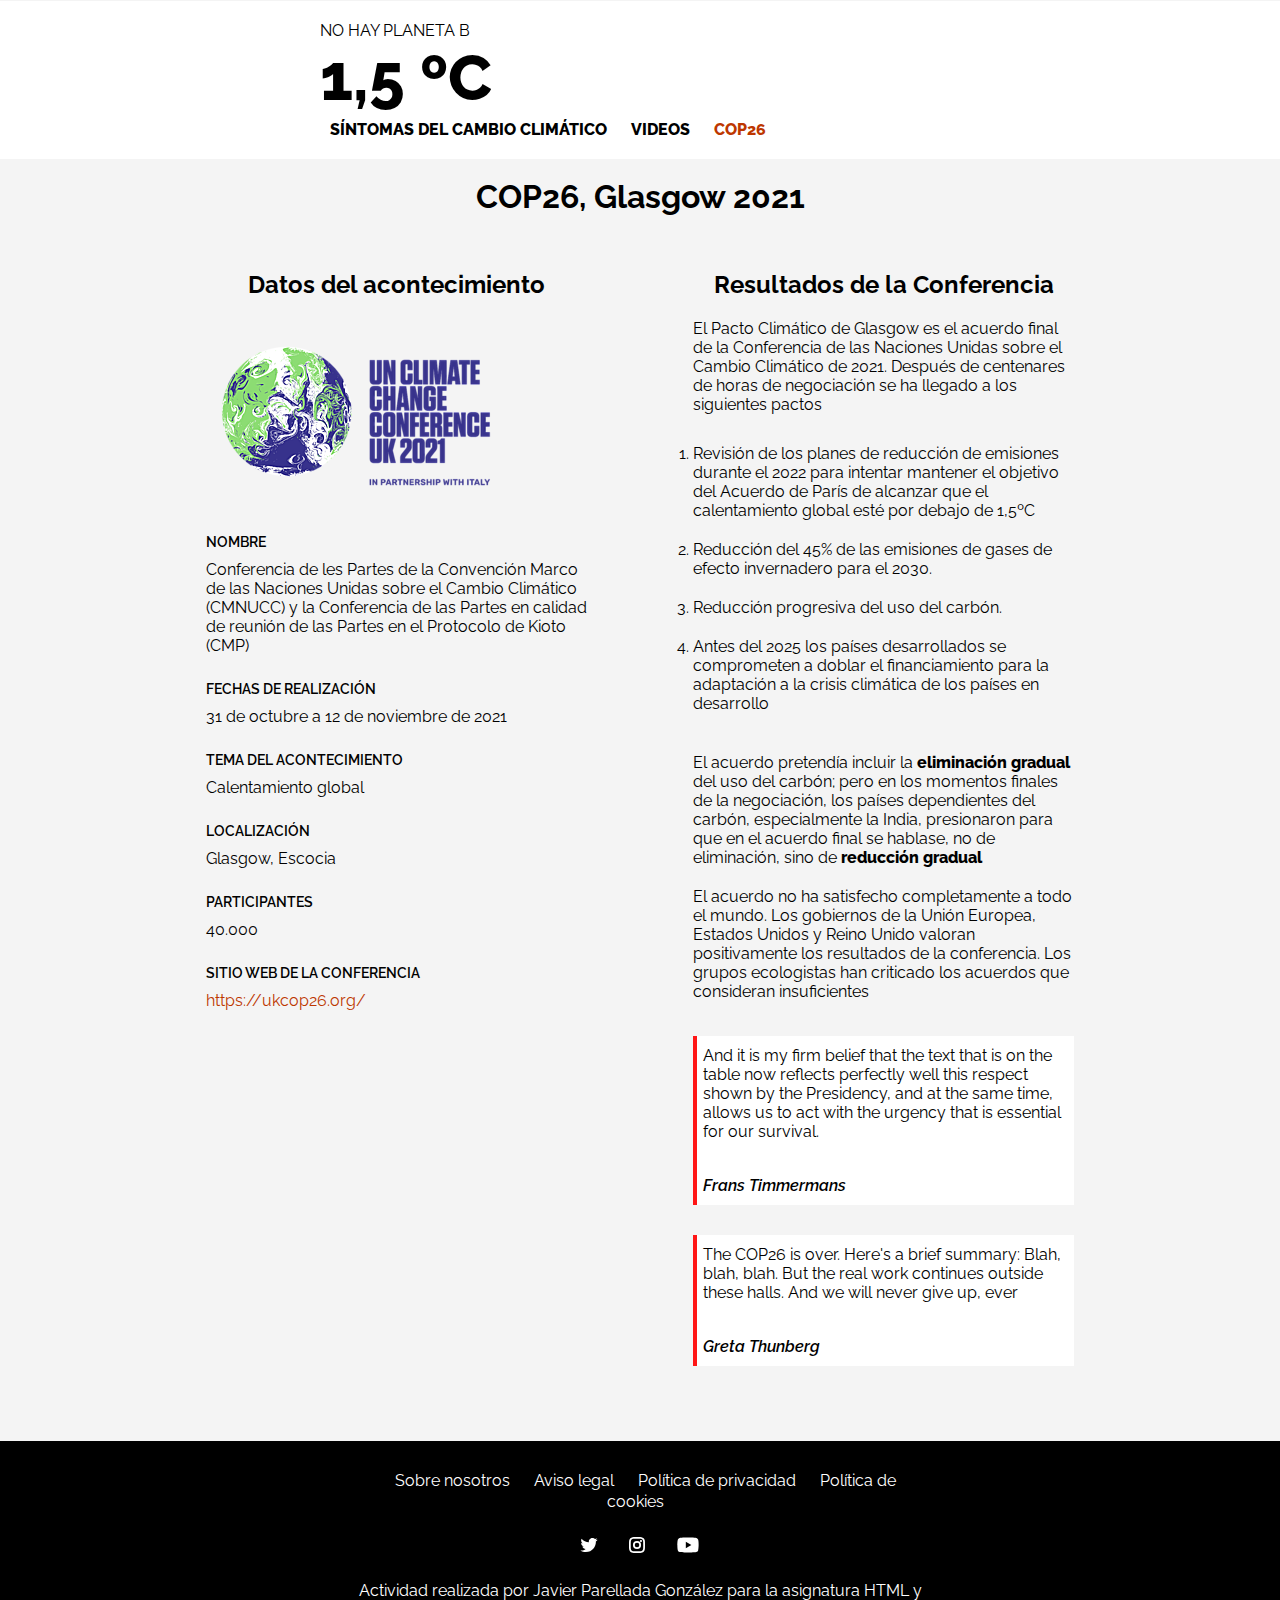
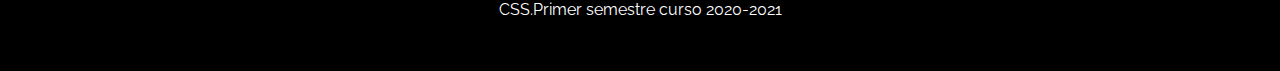
==== cop26.html @ c267acec "Add files via upload" ====
<!DOCTYPE html>
<html lang="es">

<head>
    <meta charset="utf-8">
    <title>El cambio climático</title>
    <meta name="description" content="Conferencia de COP26, Glasgow 2021">
    <meta name="viewport" content="width=device-width, initial-scale=1, maximum-scale=1" />
    <link rel="icon" href="img/COP26_Logo.png">
    <link rel="stylesheet" href="css/estilos.css">
</head>

<body>
    <header>
        <nav class="container">
            <P>No hay planeta B</P>
            <a href="index.html">
                <p>1,5 ºC</p>
            </a>
            <ul class="menu">
                <li><a href="./sintomas.html">Síntomas del cambio climático</a></li>
                <li><a href="./videos.html">Videos</a></li>
                <li class="active"><a href="./cop26.html">COP26</a></li>
            </ul>
        </nav>
    </header>
    <main>
        <h1>COP26, Glasgow 2021</h1>
        <section class="cop26">
            <div class="container">
                <h2>Datos del acontecimiento</h2>
                <div>
                    <img src="img/COP26_Logo.png ">
                </div>
                <P class="pmayucula">Nombre</P>
                <P>Conferencia de les Partes de la Convención Marco de las Naciones Unidas sobre el Cambio Climático (CMNUCC) y la Conferencia de las Partes en calidad de reunión de las Partes en el Protocolo de Kioto (CMP)</P>
                <P class="pmayucula ">Fechas de realización</P>
                <P>31 de octubre a 12 de noviembre de 2021</P>
                <P class="pmayucula ">Tema del acontecimiento</P>
                <P>Calentamiento global</P>
                <P class="pmayucula ">Localización</P>
                <P>Glasgow, Escocia</P>
                <P class="pmayucula ">Participantes</P>
                <P>40.000</P>
                <P class="pmayucula ">Sitio web de la Conferencia</P>
                <a href=" https://ukcop26.org/ ">https://ukcop26.org/</a>
            </div>
            <div class="container ">
                <h2>Resultados de la Conferencia</h2>
                <p>El Pacto Climático de Glasgow es el acuerdo final de la Conferencia de las Naciones Unidas sobre el Cambio Climático de 2021. Después de centenares de horas de negociación se ha llegado a los siguientes pactos</p>
                <ol class="lista-pactos ">
                    <li>Revisión de los planes de reducción de emisiones durante el 2022 para intentar mantener el objetivo del Acuerdo de París de alcanzar que el calentamiento global esté por debajo de 1,5ºC</li>
                    <li>Reducción del 45% de las emisiones de gases de efecto invernadero para el 2030.</li>
                    <li>Reducción progresiva del uso del carbón.</li>
                    <li>Antes del 2025 los países desarrollados se comprometen a doblar el financiamiento para la adaptación a la crisis climática de los países en desarrollo</li>
                </ol>
                <p class="pacuerdo ">El acuerdo pretendía incluir la
                    <span class="negrita">eliminación gradual</span> del uso del carbón; pero en los momentos finales de la negociación, los países dependientes del carbón, especialmente la India, presionaron para que en el acuerdo final se hablase, no
                    de eliminación, sino de <span class="negrita">reducción gradual</span></p>
                <p class="pacuerdo ">El acuerdo no ha satisfecho completamente a todo el mundo. Los gobiernos de la Unión Europea, Estados Unidos y Reino Unido valoran positivamente los resultados de la conferencia. Los grupos ecologistas han criticado los acuerdos que consideran
                    insuficientes
                </p>
                <blockquote>
                    <p>And it is my firm belief that the text that is on the table now reflects perfectly well this respect shown by the Presidency, and at the same time, allows us to act with the urgency that is essential for our survival.</p>
                    <cite>Frans Timmermans</cite>
                </blockquote>
                <blockquote>
                    <p>The COP26 is over. Here's a brief summary: Blah, blah, blah. But the real work continues outside these halls. And we will never give up, ever</p>
                    <cite>Greta Thunberg</cite>
                </blockquote>
            </div>
        </section>
    </main>
    <footer>
        <div class="container ">
            <ul class="menufooter ">
                <li><a href=" ">Sobre nosotros</a></li>
                <li><a href=" ">Aviso legal</a></li>
                <li><a href=" ">Política de privacidad</a></li>
                <li><a href=" ">Política de cookies</a></li>
            </ul>
        </div>
        <div class="container ">
            <ul class="rrss ">
                <li>
                    <a href=" "><img src="img/twitter.svg " alt="Enlace a la cuenta de twiter "></a>
                </li>
                <li>
                    <a href=" "><img src="img/instagram.svg " alt="Enlace a la cuenta de instagram "></a>
                </li>
                <li>
                    <a href=" "><img src="img/youtube.svg " alt="Enlace a la cuenta de youtube "></a>
                </li>
            </ul>
        </div>
        <div class="container ">
            <p>Actividad realizada por Javier Parellada González para la asignatura HTML y CSS.Primer semestre curso 2020-2021</p>
        </div>
    </footer>
</body>

</html>
---- css/estilos.css ----
@import url('https://fonts.googleapis.com/css2?family=Raleway:ital,wght@0,400;0,600;0,800;1,400&display=swap');
                                             :root {
                                                --textoFondoOscuro-color: rgb(0, 0, 0);
                                                --textos-color: rgb(255, 255, 255);
                                                --cotraste-color: rgb(189, 55, 0);
                                                --fondoprincipal-color: rgb(244, 244, 244);
                                                --boletin-color: rgb(242, 232, 228);
                                            }
                                            
                                            html {
                                                font-family: 'Raleway', sans-serif;
                                                background-color: var(--fondoprincipal-color);
                                            }
                                            
                                            * {
                                                margin: 0;
                                                padding: 0;
                                                box-sizing: border-box;
                                                font-family: 'Raleway', sans-serif;
                                                ;
                                            }
                                            
                                            header {
                                                position: sticky;
                                                top: 1px;
                                                text-transform: uppercase;
                                                text-align: center;
                                                background-color: white;
                                                padding-top: 20px;
                                                padding-bottom: 20px;
                                            }
                                            
                                            body {
                                                margin: 0;
                                                font-family: 'Raleway', sans-serif;
                                                color: var(--textoFondoOscuro-color);
                                            }
                                            
                                            footer {
                                                padding-top: 20px;
                                                padding-bottom: 32px;
                                                background-color: black;
                                                text-align: center;
                                                bottom: 0;
                                                color: white
                                            }
                                            
                                            footer>.container {
                                                padding: 10px
                                            }
                                            
                                            .container,
                                            .container2 {
                                                margin-left: auto;
                                                margin-right: auto;
                                            }
                                            
                                            section {
                                                padding: 15px;
                                            }
                                            
                                            .img-index {
                                                width: 100%;
                                                height: auto;
                                            }
                                            
                                            figure,
                                            p,
                                            .divSec3 {
                                                padding-bottom: 10px;
                                            }
                                            
                                            a {
                                                text-decoration: none;
                                                color: var(--cotraste-color);
                                            }
                                            
                                            h1,
                                            h2 {
                                                text-align: center;
                                                padding-bottom: 20px;
                                                padding-top: 20px;
                                            }
                                            
                                            h3 {
                                                padding-top: 10px;
                                                padding-bottom: 10px;
                                            }
                                            /* MENÚ DE NAVEGACION Y MENU FOOTER */
                                            
                                            nav>a {
                                                color: rgb(0, 0, 0);
                                                font-size: 4rem;
                                                font-weight: 800;
                                                padding-bottom: 5px;
                                                display: block;
                                            }
                                            
                                            nav p {
                                                padding-bottom: 0px;
                                            }
                                            
                                            ul {
                                                list-style: none
                                            }
                                            
                                            .menu li,
                                            .menufooter li {
                                                padding-bottom: 3px;
                                            }
                                            
                                            .menu a {
                                                color: rgb(0, 0, 0);
                                                font-weight: 800;
                                            }
                                            
                                            .active>a {
                                                color: rgb(189, 55, 0);
                                            }
                                            
                                            a:hover {
                                                color: rgba(0, 0, 0, 0.5)
                                            }
                                            
                                            .rrss li {
                                                display: inline-block;
                                                padding-left: 10px;
                                                padding-right: 10px;
                                            }
                                            
                                            .menufooter>li>a {
                                                color: white;
                                                text-align: center;
                                                line-height: 1.3;
                                            }
                                            
                                            .menufooter li a:hover {
                                                color: red;
                                            }
                                            
                                            .rrss li img:hover {
                                                transform: scale(2);
                                            }
                                            
                                            footer>.container {
                                                padding-left: 30px;
                                                padding-right: 30px;
                                            }
                                            /* INDEX */
                                            
                                            .section1a {
                                                background: url(../img/bg-hero-home.jpg) 100% 100% no-repeat;
                                                color: var(--textos-color);
                                                padding-top: 40px;
                                                padding-bottom: 40px;
                                                font-size: 2.5rem;
                                            }
                                            
                                            .section4a {
                                                background-color: var(--boletin-color);
                                            }
                                            
                                            .section4a>.container {
                                                padding-left: 30px;
                                                padding-right: 30px;
                                            }
                                            
                                            .section2a .container>h2,
                                            .section3a .container>h2,
                                            .section4a .container>h2 {
                                                text-align: center;
                                                padding-top: 20px;
                                                padding-bottom: 10px;
                                                font-size: 1.5rem;
                                            }
                                            
                                            .leermas {
                                                font-size: .9rem;
                                                border-bottom: 1px dotted;
                                                margin-bottom: 10px;
                                            }
                                            
                                            .noticiasRef {
                                                display: block;
                                                font-size: 1.1rem;
                                                font-weight: 800;
                                                margin-bottom: 10px;
                                            }
                                            
                                            input {
                                                padding-left: 15px;
                                                border: 1px solid var(--textoFondoOscuro-color);
                                                height: 40px;
                                                width: 100%;
                                            }
                                            
                                            .formulario {
                                                padding-top: 10px;
                                                margin: auto
                                            }
                                            
                                            .informacion {
                                                padding-top: 15px;
                                                text-align: left;
                                                font-size: 0.7em;
                                                line-height: 1.3;
                                                margin: auto
                                            }
                                            
                                            .conditions {
                                                padding-top: 15px;
                                                font-size: 0.7em;
                                            }
                                            
                                            .conditions input {
                                                height: 15px;
                                                width: auto;
                                                margin-right: 5px;
                                                margin-bottom: 20px;
                                            }
                                            
                                            button {
                                                text-align: center;
                                                padding: 15px 30px 15px 30px;
                                                border: none;
                                                background-color: var(--cotraste-color);
                                                color: var( --textos-color);
                                                text-transform: uppercase;
                                            }
                                            
                                            .negrita {
                                                font-weight: 800;
                                            }
                                            /* FIN INDEX */
                                            /* INICIO VIDEOS */
                                            
                                            .listavideos .container {
                                                padding-bottom: 20px;
                                            }
                                            
                                            .listavideos .container h2 {
                                                padding-top: 10px;
                                                padding-bottom: 10px;
                                            }
                                            
                                            .listavideos .container figure figcaption {
                                                background-color: white;
                                                text-align: center;
                                                padding: 15px;
                                                font-size: 1.2rem
                                            }
                                            
                                            .video {
                                                padding-bottom: 56.25%;
                                                height: 0;
                                                overflow: hidden;
                                                position: relative;
                                            }
                                            
                                            iframe {
                                                position: absolute;
                                                height: 100%;
                                                width: 100%;
                                                top: 0;
                                                left: 0;
                                            }
                                            /* FIN VIDEOS */
                                            /* INICIO SINTOMAS */
                                            
                                            .sintomas .container {
                                                padding: 20px;
                                                margin-bottom: 20px;
                                                background-color: white;
                                            }
                                            /* FIN SINTOMAS */
                                            /* INICIO COP26 */
                                            
                                            .pmayucula {
                                                text-transform: uppercase;
                                                font-weight: 600;
                                                padding-top: 15px;
                                                font-size: .9em
                                            }
                                            
                                            .cop26 {
                                                padding-left: 30px;
                                                padding-right: 30px;
                                            }
                                            
                                            .cop26>.container {
                                                padding-bottom: 30px
                                            }
                                            
                                            .lista-pactos {
                                                padding-bottom: 20px;
                                                padding-top: 20px
                                            }
                                            
                                            .lista-pactos li,
                                            .pacuerdo {
                                                padding-bottom: 20px
                                            }
                                            
                                            blockquote {
                                                max-width: 570px;
                                                margin-left: auto;
                                                margin-right: auto;
                                                margin-top: 15px;
                                                margin-bottom: 30px;
                                                padding: 10px 6px;
                                                background-color: white;
                                                border-left: 4px solid #ff1616;
                                            }
                                            
                                            blockquote p {
                                                margin-bottom: 25px;
                                            }
                                            
                                            blockquote cite {
                                                margin-bottom: 25px;
                                                font-weight: 600
                                            }
                                            /* FIN COP26 */
                                            
                                            @media(orientation: landscape) {
                                                header {
                                                    position: relative
                                                }
                                            }
                                            
                                            @media (min-width: 992px) {
                                                header {
                                                    text-align: left;
                                                }
                                                /* INDEX */
                                                .container2 {
                                                    display: grid;
                                                    grid-template-columns: 1fr 1fr 1fr;
                                                    grid-column-gap: 30px;
                                                }
                                                .container2,
                                                .container {
                                                    width: 50%;
                                                }
                                                .menu li,
                                                .menufooter li {
                                                    display: inline;
                                                    padding-left: 10px;
                                                    padding-right: 10px;
                                                }
                                                .section2a>.container>p {
                                                    font-size: 1.5rem;
                                                    padding-bottom: 30px;
                                                }
                                                .formulario,
                                                .informacion {
                                                    width: 50%;
                                                    margin-right: auto;
                                                }
                                                .section4a {
                                                    margin: auto
                                                }
                                                /* VIDEOS */
                                                .listavideos {
                                                    display: grid;
                                                    grid-template-columns: 1fr 1fr;
                                                    grid-template-rows: 1fr 1fr;
                                                    gap: 20px 20px;
                                                    width: 60%;
                                                    margin: auto
                                                }
                                                .listavideos .container {
                                                    height: auto;
                                                    width: 100%;
                                                }
                                                .listavideos .container figure figcaption {
                                                    font-size: 1rem
                                                }
                                                /* INICIO SINTOMAS */
                                                .sintoma {
                                                    width: 100%;
                                                    height: auto;
                                                    padding: 10px;
                                                }
                                                .sintomas .container {
                                                    height: auto;
                                                    width: 100%;
                                                    display: flex;
                                                }
                                                .sintomas {
                                                    height: auto;
                                                    width: 100%;
                                                    display: grid;
                                                    grid-template-columns: 1fr 1fr 1fr 1fr 1fr;
                                                    grid-template-rows: 1fr 1fr 1fr 1fr 1fr;
                                                    padding-bottom: 30px;
                                                }
                                                .sintomas .container:nth-child(1) {
                                                    grid-column-start: 2;
                                                    grid-column-end: 4;
                                                    grid-row: 1;
                                                }
                                                .sintomas .container:nth-child(2) {
                                                    grid-column-start: 3;
                                                    grid-column-end: 5;
                                                    grid-row: 2;
                                                }
                                                .sintomas .container:nth-child(3) {
                                                    grid-column-start: 2;
                                                    grid-column-end: 4;
                                                    grid-row: 3;
                                                }
                                                .sintomas .container:nth-child(4) {
                                                    grid-column-start: 3;
                                                    grid-column-end: 5;
                                                    grid-row: 4;
                                                }
                                                .sintomas .container:nth-child(5) {
                                                    grid-column-start: 2;
                                                    grid-column-end: 4;
                                                    grid-row: 5;
                                                }
                                                /* FIN SINTOMAS */
                                                /* INICIO COP26 */
                                                .cop26 {
                                                    width: 80%;
                                                    display: grid;
                                                    grid-template-columns: 1fr 1fr;
                                                    column-gap: 10px;
                                                    margin: auto;
                                                }
                                                .cop26 .container:nth-child(1) {
                                                    grid-column: 1;
                                                    width: 80%;
                                                }
                                                .cop26 .container:nth-child(2) {
                                                    grid-column: 2;
                                                    width: 80%;
                                                }
                                                /* FIN COP26 */
                                            }
                                            /* INICIO AJUSTE CONTENEDORES  */
                                            
                                            @media (min-width: 992px) {
                                                .container,
                                                .container2 {
                                                    max-width: 960px;
                                                }
                                            }
                                            
                                            @media (min-width: 1200px) {
                                                .container,
                                                .container2 {
                                                    max-width: 1140px;
                                                }
                                            }
                                            
                                            @media (min-width: 1400px) {
                                                .container,
                                                .container2 {
                                                    max-width: 1300px;
                                                }
                                            }
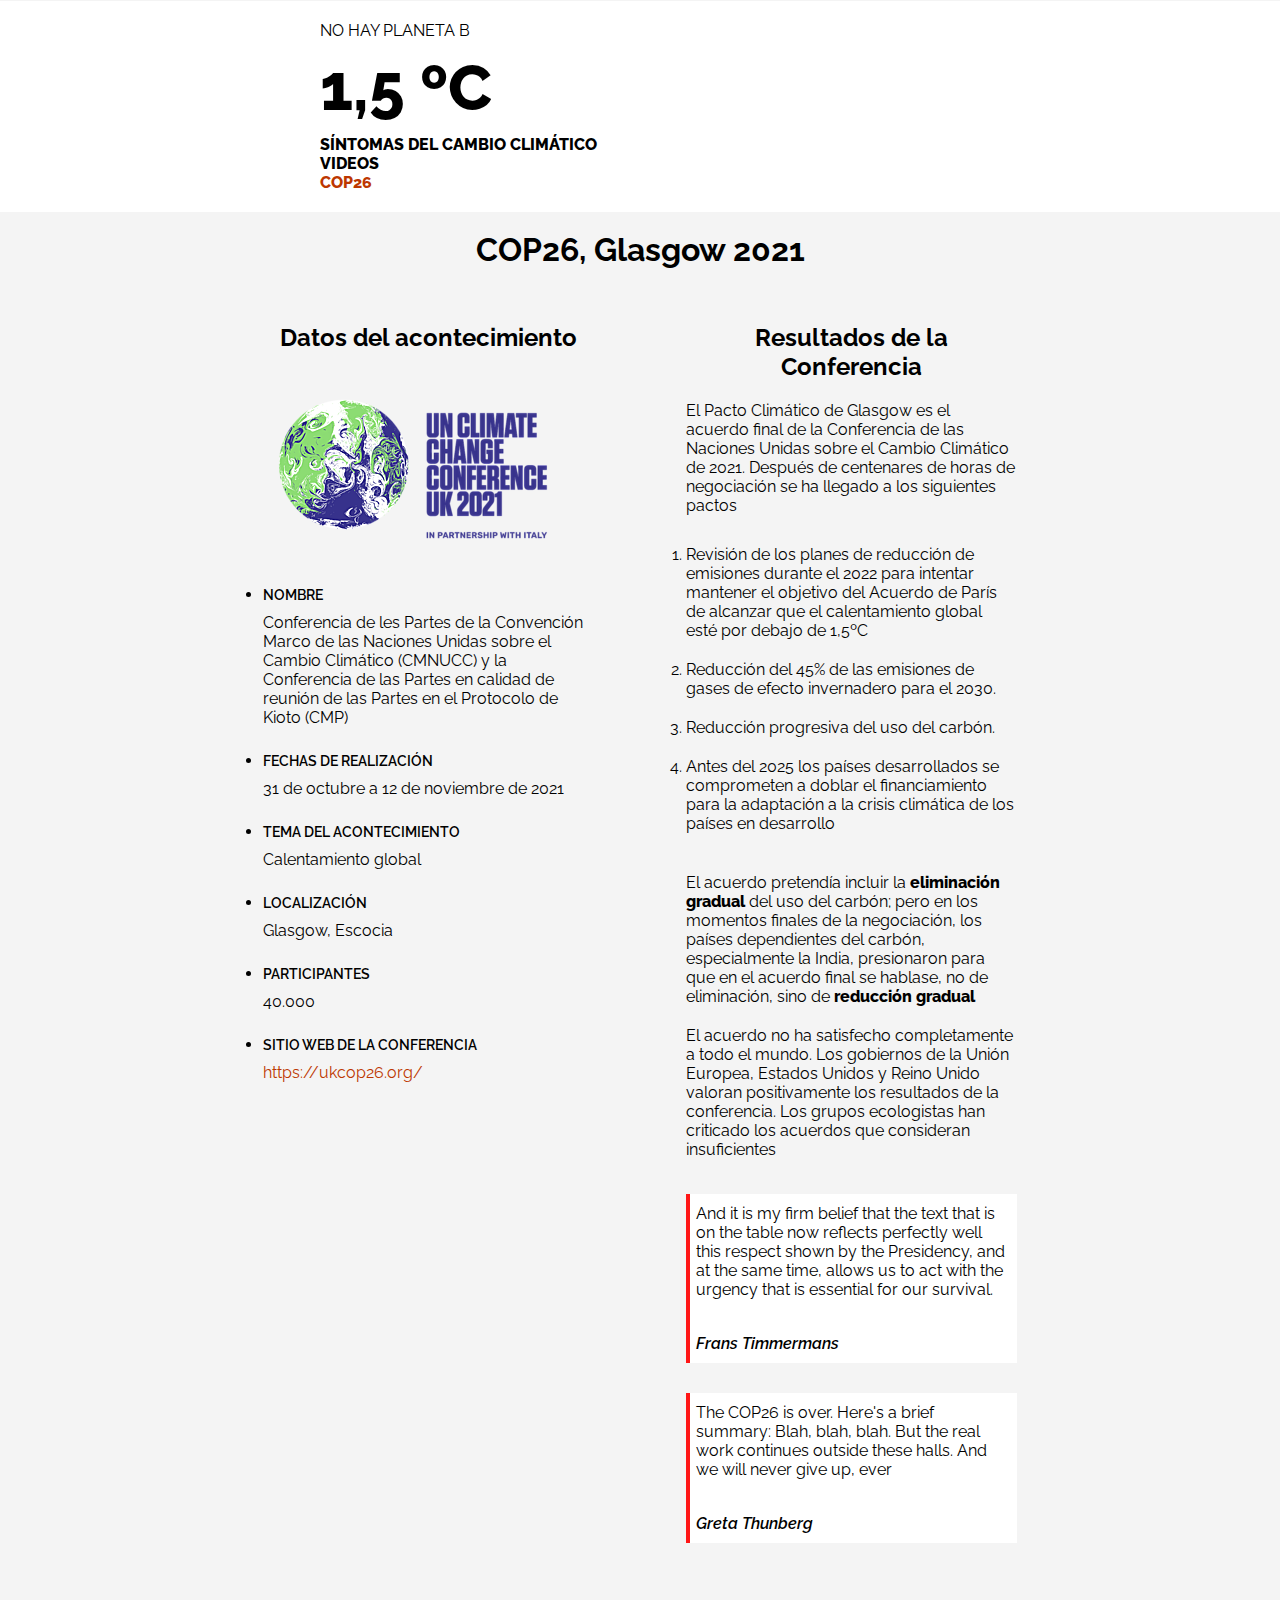
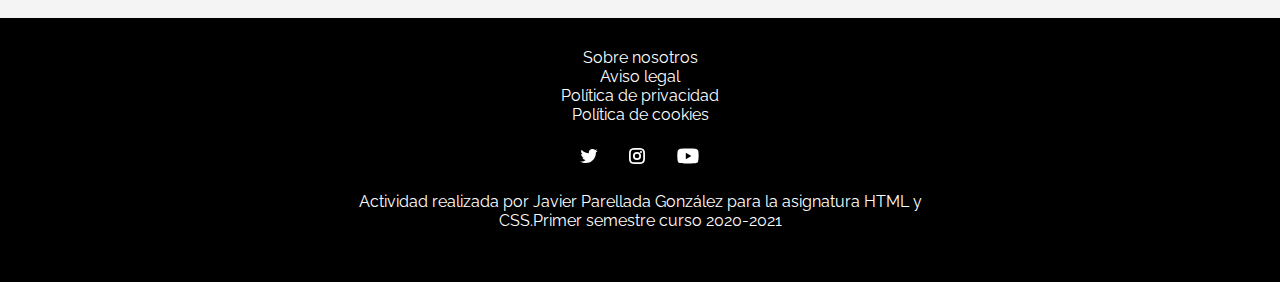
==== commit 0ab5520e: "Add files via upload" ====
--- a/cop26.html
+++ b/cop26.html
@@ -14,7 +14,7 @@
     <header>
         <nav class="container">
             <P>No hay planeta B</P>
-            <a href="index.html">
+            <a class="irindex" href="index.html">
                 <p>1,5 ºC</p>
             </a>
             <ul class="menu">
@@ -30,20 +30,36 @@
             <div class="container">
                 <h2>Datos del acontecimiento</h2>
                 <div>
-                    <img src="img/COP26_Logo.png ">
+                    <img src="img/COP26_Logo.png" alt="Logo de la conferencia">
                 </div>
-                <P class="pmayucula">Nombre</P>
-                <P>Conferencia de les Partes de la Convención Marco de las Naciones Unidas sobre el Cambio Climático (CMNUCC) y la Conferencia de las Partes en calidad de reunión de las Partes en el Protocolo de Kioto (CMP)</P>
-                <P class="pmayucula ">Fechas de realización</P>
-                <P>31 de octubre a 12 de noviembre de 2021</P>
-                <P class="pmayucula ">Tema del acontecimiento</P>
-                <P>Calentamiento global</P>
-                <P class="pmayucula ">Localización</P>
-                <P>Glasgow, Escocia</P>
-                <P class="pmayucula ">Participantes</P>
-                <P>40.000</P>
-                <P class="pmayucula ">Sitio web de la Conferencia</P>
-                <a href=" https://ukcop26.org/ ">https://ukcop26.org/</a>
+                <ul class=" datos ">
+                    <li>
+
+                        <P class="pmayucula ">Nombre</P>
+                        <P>Conferencia de les Partes de la Convención Marco de las Naciones Unidas sobre el Cambio Climático (CMNUCC) y la Conferencia de las Partes en calidad de reunión de las Partes en el Protocolo de Kioto (CMP)</P>
+                    </li>
+                    <li>
+                        <P class="pmayucula ">Fechas de realización</P>
+                        <P>31 de octubre a 12 de noviembre de 2021</P>
+                    </li>
+                    <li>
+                        <P class="pmayucula ">Tema del acontecimiento</P>
+                        <P>Calentamiento global</P>
+                    </li>
+                    <li>
+                        <P class="pmayucula ">Localización</P>
+                        <P>Glasgow, Escocia</P>
+                    </li>
+                    <li>
+                        <P class="pmayucula ">Participantes</P>
+                        <P>40.000</P>
+                    </li>
+                    <li>
+                        <P class="pmayucula ">Sitio web de la Conferencia</P>
+                        <a href=" https://ukcop26.org/ ">https://ukcop26.org/</a>
+                    </li>
+
+                </ul>
             </div>
             <div class="container ">
                 <h2>Resultados de la Conferencia</h2>
@@ -55,8 +71,8 @@
                     <li>Antes del 2025 los países desarrollados se comprometen a doblar el financiamiento para la adaptación a la crisis climática de los países en desarrollo</li>
                 </ol>
                 <p class="pacuerdo ">El acuerdo pretendía incluir la
-                    <span class="negrita">eliminación gradual</span> del uso del carbón; pero en los momentos finales de la negociación, los países dependientes del carbón, especialmente la India, presionaron para que en el acuerdo final se hablase, no
-                    de eliminación, sino de <span class="negrita">reducción gradual</span></p>
+                    <span class="negrita ">eliminación gradual</span> del uso del carbón; pero en los momentos finales de la negociación, los países dependientes del carbón, especialmente la India, presionaron para que en el acuerdo final se hablase,
+                    no de eliminación, sino de <span class="negrita ">reducción gradual</span></p>
                 <p class="pacuerdo ">El acuerdo no ha satisfecho completamente a todo el mundo. Los gobiernos de la Unión Europea, Estados Unidos y Reino Unido valoran positivamente los resultados de la conferencia. Los grupos ecologistas han criticado los acuerdos que consideran
                     insuficientes
                 </p>
--- a/css/estilos.css
+++ b/css/estilos.css
@@ -17,7 +17,6 @@
                                                 padding: 0;
                                                 box-sizing: border-box;
                                                 font-family: 'Raleway', sans-serif;
-                                                ;
                                             }
                                             
                                             header {
@@ -42,7 +41,7 @@
                                                 background-color: black;
                                                 text-align: center;
                                                 bottom: 0;
-                                                color: white
+                                                color: var(--textos-color);
                                             }
                                             
                                             footer>.container {
@@ -75,6 +74,10 @@
                                                 color: var(--cotraste-color);
                                             }
                                             
+                                            a:hover {
+                                                color: rgba(0, 0, 0, 0.5)
+                                            }
+                                            
                                             h1,
                                             h2 {
                                                 text-align: center;
@@ -88,38 +91,34 @@
                                             }
                                             /* MENÚ DE NAVEGACION Y MENU FOOTER */
                                             
-                                            nav>a {
-                                                color: rgb(0, 0, 0);
+                                            .menu,
+                                            .menufooter {
+                                                list-style: none;
+                                                padding: 0;
+                                                margin: 0;
+                                                display: flex;
+                                                flex-direction: column;
+                                                justify-content: space-around;
+                                            }
+                                            
+                                            .menu li {
+                                                flex: 1
+                                            }
+                                            
+                                            .menu li a {
+                                                font-weight: 800;
+                                                color: var(--textoFondoOscuro-color);
+                                                text-decoration: none;
+                                            }
+                                            
+                                            .irindex {
+                                                color: var(--textoFondoOscuro-color);
                                                 font-size: 4rem;
                                                 font-weight: 800;
-                                                padding-bottom: 5px;
-                                                display: block;
-                                            }
-                                            
-                                            nav p {
-                                                padding-bottom: 0px;
-                                            }
-                                            
-                                            ul {
-                                                list-style: none
-                                            }
-                                            
-                                            .menu li,
-                                            .menufooter li {
-                                                padding-bottom: 3px;
-                                            }
-                                            
-                                            .menu a {
-                                                color: rgb(0, 0, 0);
-                                                font-weight: 800;
-                                            }
-                                            
-                                            .active>a {
-                                                color: rgb(189, 55, 0);
-                                            }
-                                            
-                                            a:hover {
-                                                color: rgba(0, 0, 0, 0.5)
+                                            }
+                                            
+                                            .active a {
+                                                color: var(--cotraste-color)!important;
                                             }
                                             
                                             .rrss li {
@@ -130,12 +129,12 @@
                                             
                                             .menufooter>li>a {
                                                 color: white;
-                                                text-align: center;
-                                                line-height: 1.3;
+                                                text-decoration: none;
                                             }
                                             
                                             .menufooter li a:hover {
-                                                color: red;
+                                                font-weight: normal;
+                                                color: var(--comtraste-color);
                                             }
                                             
                                             .rrss li img:hover {
@@ -226,6 +225,10 @@
                                                 background-color: var(--cotraste-color);
                                                 color: var( --textos-color);
                                                 text-transform: uppercase;
+                                            }
+                                            
+                                            button:hover {
+                                                background-color: var(--texto-color);
                                             }
                                             
                                             .negrita {
@@ -332,7 +335,6 @@
                                                 header {
                                                     text-align: left;
                                                 }
-                                                /* INDEX */
                                                 .container2 {
                                                     display: grid;
                                                     grid-template-columns: 1fr 1fr 1fr;
@@ -342,11 +344,14 @@
                                                 .container {
                                                     width: 50%;
                                                 }
+                                                .menu,
+                                                .menufooter {
+                                                    display: flex;
+                                                }
                                                 .menu li,
                                                 .menufooter li {
-                                                    display: inline;
-                                                    padding-left: 10px;
-                                                    padding-right: 10px;
+                                                    align-items: center;
+                                                    justify-content: space-around;
                                                 }
                                                 .section2a>.container>p {
                                                     font-size: 1.5rem;
@@ -423,7 +428,7 @@
                                                 /* FIN SINTOMAS */
                                                 /* INICIO COP26 */
                                                 .cop26 {
-                                                    width: 80%;
+                                                    width: 70%;
                                                     display: grid;
                                                     grid-template-columns: 1fr 1fr;
                                                     column-gap: 10px;
